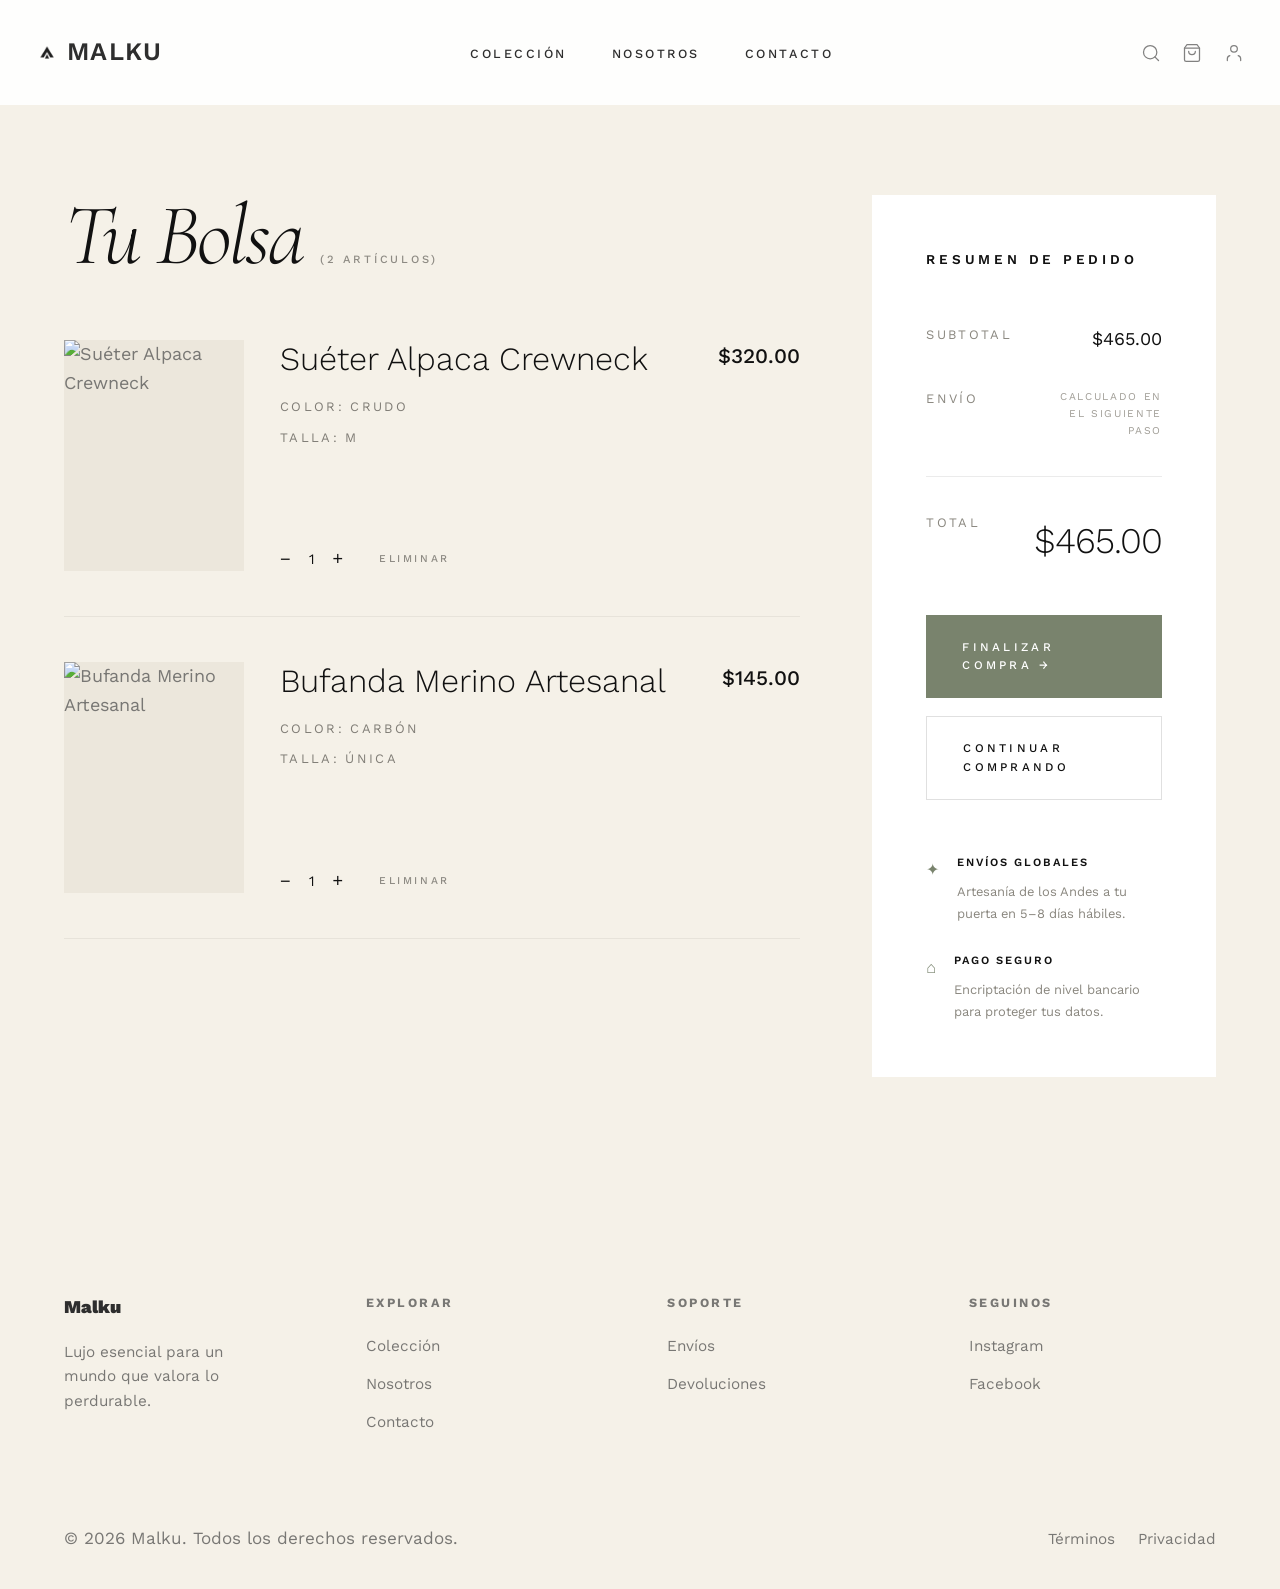
==== Ecommerce Niki/pages/carrito.html @ d21041a0 "carrito" ====
<!DOCTYPE html>
<html lang="es">

<head>
    <meta charset="UTF-8">
    <meta name="viewport" content="width=device-width, initial-scale=1.0">
    <title>Malku - Carrito</title>

    <!-- Fuente -->
    <link href="https://fonts.googleapis.com/css2?family=Work+Sans:wght@300;400;500;600&family=Cormorant+Garamond:ital,wght@0,400;1,400&display=swap" rel="stylesheet">

    <!-- CSS -->
    <link rel="stylesheet" href="../css/estilos.css">
    <link rel="stylesheet" href="../css/carrito.css">
</head>

<body>

    <!-- ================= CABECERA (header) ================= -->
    <header class="site-header">

        <nav class="header-container">

            <!-- Logo de la marca -->
            <a href="../index.html" class="logo">
                <img src="../imagenes/icon_malku.png" alt="Logo Malku">
                <span>MALKU</span>
            </a>

            <!-- Navegación principal para escritorio -->
            <nav>
                <ul>
                    <li><a href="coleccion.html">COLECCIÓN</a></li>
                    <li><a href="nosotros.html">NOSOTROS</a></li>
                    <li><a href="contacto.html">CONTACTO</a></li>
                </ul>
            </nav>

            <div class="icons">
                <span>🔍</span>
                <span>
                    <a href="carrito.html">🛒</a>
                </span>
                <span>
                    <a href="login.html">👤</a>
                </span>
            </div>

            <!-- Botón de menú para dispositivos móviles -->
            <button class="menu-toggle" aria-label="Abrir menú">☰</button>
            <div class="off-canvas-menu" id="off-canvas-menu">
                <button class="close-btn" aria-label="Cerrar menú">&times;</button>
                <nav>
                    <ul>
                        <li><a href="coleccion.html">COLECCIÓN</a></li>
                        <li><a href="nosotros.html">NOSOTROS</a></li>
                        <li><a href="contacto.html">CONTACTO</a></li>
                    </ul>
                </nav>
            </div>
        </nav>

    </header>

    <!-- ================= MAIN ================= -->
    <main id="carrito-page">

        <section class="carrito-section">

            <div class="contenedor carrito-grid">

                <!-- ================= PRODUCTOS ================= -->
                <div class="carrito-productos">

                    <!-- Título -->
                    <div class="carrito-titulo">

                        <h1>
                            Tu Bolsa
                        </h1>

                        <span>
                            (2 artículos)
                        </span>

                    </div>


                    <!-- ================= PRODUCTO 1 ================= -->
                    <article class="carrito-item">

                        <!-- Imagen -->
                        <div class="carrito-imagen">

                            <img src="../imagenes/producto-carrito-1.jpg"
                                alt="Suéter Alpaca Crewneck">

                        </div>


                        <!-- Info -->
                        <div class="carrito-info">

                            <div class="carrito-top">

                                <div>

                                    <h2>
                                        Suéter Alpaca Crewneck
                                    </h2>

                                    <p>
                                        Color: Crudo
                                    </p>

                                    <p>
                                        Talla: M
                                    </p>

                                </div>

                                <span class="carrito-precio">
                                    $320.00
                                </span>

                            </div>


                            <!-- Cantidad -->
                            <div class="carrito-cantidad">

                                <button>
                                    −
                                </button>

                                <span>
                                    1
                                </span>

                                <button>
                                    +
                                </button>

                                <a href="#">
                                    Eliminar
                                </a>

                            </div>

                        </div>

                    </article>


                    <!-- ================= PRODUCTO 2 ================= -->
                    <article class="carrito-item">

                        <!-- Imagen -->
                        <div class="carrito-imagen">

                            <img src="../imagenes/producto-carrito-2.jpg"
                                alt="Bufanda Merino Artesanal">

                        </div>


                        <!-- Info -->
                        <div class="carrito-info">

                            <div class="carrito-top">

                                <div>

                                    <h2>
                                        Bufanda Merino Artesanal
                                    </h2>

                                    <p>
                                        Color: Carbón
                                    </p>

                                    <p>
                                        Talla: Única
                                    </p>

                                </div>

                                <span class="carrito-precio">
                                    $145.00
                                </span>

                            </div>


                            <!-- Cantidad -->
                            <div class="carrito-cantidad">

                                <button>
                                    −
                                </button>

                                <span>
                                    1
                                </span>

                                <button>
                                    +
                                </button>

                                <a href="#">
                                    Eliminar
                                </a>

                            </div>

                        </div>

                    </article>

                </div>



                <!-- ================= RESUMEN ================= -->
                <aside class="resumen-compra">

                    <h3>
                        Resumen de pedido
                    </h3>


                    <!-- Subtotal -->
                    <div class="resumen-linea">

                        <span>
                            Subtotal
                        </span>

                        <p>
                            $465.00
                        </p>

                    </div>


                    <!-- Envío -->
                    <div class="resumen-linea">

                        <span>
                            Envío
                        </span>

                        <small>
                            Calculado en el siguiente paso
                        </small>

                    </div>


                    <!-- Total -->
                    <div class="resumen-total">

                        <span>
                            Total
                        </span>

                        <p>
                            $465.00
                        </p>

                    </div>


                    <!-- Botones -->
                    <div class="resumen-botones">

                        <a href="#" class="btn-checkout">
                            Finalizar compra →
                        </a>

                        <a href="coleccion.html" class="btn-outline">
                            Continuar comprando
                        </a>

                    </div>


                    <!-- Features -->
                    <div class="resumen-beneficios">

                        <div class="beneficio">

                            <span>
                                ✦
                            </span>

                            <div>

                                <h4>
                                    Envíos globales
                                </h4>

                                <p>
                                    Artesanía de los Andes a tu puerta
                                    en 5–8 días hábiles.
                                </p>

                            </div>

                        </div>


                        <div class="beneficio">

                            <span>
                                ⌂
                            </span>

                            <div>

                                <h4>
                                    Pago seguro
                                </h4>

                                <p>
                                    Encriptación de nivel bancario
                                    para proteger tus datos.
                                </p>

                            </div>

                        </div>

                    </div>

                </aside>

            </div>

        </section>

     </main>

     <!-- ================= PIE DE PÁGINA (footer) ================= -->
    <footer class="site-footer">
        <div class="contenedor footer-grid">

            <div class="footer-brand">
                <h4>Malku</h4>
                <p>Lujo esencial para un mundo que valora lo perdurable.</p>
            </div>

            <div>
                <h5>Explorar</h5>
                <ul>
                    <li><a href="coleccion.html">Colección</a></li>
                    <li><a href="nosotros.html">Nosotros</a></li>
                    <li><a href="contacto.html">Contacto</a></li>
                </ul>
            </div>

            <div>
                <h5>Soporte</h5>
                <ul>
                    <li><a href="internos/envios_devoluciones.html">Envíos</a></li>
                    <li><a href="internos/envios_devoluciones.html">Devoluciones</a></li>
                </ul>
            </div>

            <div>
                <h5>Seguinos</h5>
                <ul>
                    <li><a href="#">Instagram</a></li>
                    <li><a href="#">Facebook</a></li>
                </ul>
            </div>
        </div>

        <div class="footer-bottom contenedor">
            <p>© 2026 Malku. Todos los derechos reservados.</p>
            <div>
                <a href="#">Términos</a>
                <a href="#">Privacidad</a>
            </div>
        </div>

    </footer>

</body>

</html>
---- Ecommerce Niki/css/estilos.css ----
/* ============================= */
/* RESET & BASE */
/* ============================= */

* {
    margin: 0;
    padding: 0;
    box-sizing: border-box;
}

html {
    font-size: 18px;
}

body {
    font-family: 'Work Sans', sans-serif;
    background-color: #F5F1E8;
    color: #787774;
    line-height: 1.6;
}

.menu-toggle {
    display: none;
}

@media (max-width: 768px) {

    .menu-toggle {
        display: block;
        font-size: 1.5rem;
        background: none;
        border: none;
        cursor: pointer;
    }

}

/* Contenedor general */
.contenedor {
    width: 90%;
    max-width: 1200px;
    margin: 0 auto;
}

/* BASE */
.off-canvas-menu {
    display: none;
    position: fixed;
    top: 0;
    right: -100%;
    width: 280px;
    height: 100%;
    background: white;
    padding: 2rem;
    transition: right 0.4s ease;
}

/* MOBILE */
@media (max-width: 768px) {

    .off-canvas-menu {
        display: block;
    }

}

/* Desktop */
nav ul {
    display: flex;
}

/* Mobile */
@media (max-width: 768px) {
    nav ul {
        display: none;
    }
}

/* ============================= */
/* VARIABLES */
/* ============================= */

:root {
    --primary: #79836d;
    --secondary: #75786e;
    --tertiary: #927985;
    --neutral: #787774;

    --bone: #F5F1E8;
    --white: #ffffff;
}

/* ============================= */
/* TIPOGRAFÍA */
/* ============================= */

h1, h2, h3, h4 {
    font-weight: 300;
    color: #2e2e2e;
}

h1 {
    font-size: 4.5rem;
    letter-spacing: -1px;
}

h2 {
    font-size: 2.2rem;
}

h3 {
    font-size: 1.2rem;
}

p {
    font-size: 0.95rem;
    color: var(--neutral);
}

.subtitulo {
    font-size: 0.7rem;
    letter-spacing: 0.2em;
    text-transform: uppercase;
    color: var(--primary);
}

/* ============================= */
/* HEADER */
/* ============================= */

.site-header {
    position: sticky;
    top: 0;
    z-index: 100;
    
    background: rgba(255, 255, 255, 0.9);
    backdrop-filter: blur(6px);
}

/* Layout header */
.header-container {
    display: flex;
    justify-content: space-between;
    align-items: center;
    padding: 1.8rem 2rem;
}

/* Logo */
.logo {
    display: flex;
    align-items: center;
    gap: 0.5rem;
    text-decoration: none;
}

.logo img {
    height: 22px;
}

.logo span {
    font-size: 1.4rem;
    font-weight: 600;
    color: #2e2e2e;
    letter-spacing: 0.05em;
}

/* Navegación */
nav ul {
    list-style: none;
    display: flex;
    gap: 2.5rem;
    color: #F5F1E8;
}

nav a {
    text-decoration: none;
    font-size: 0.7rem;
    font-weight: 500;
    letter-spacing: 0.2em;
    text-transform: uppercase;
    color: #2e2e2e;
    transition: opacity 0.3s ease;
}

nav a:hover {
    opacity: 0.6;
}

/* Íconos */
.icons {
    display: flex;
    gap: 1.2rem;
    align-items: center;
    cursor: pointer;
}

.icons span {
    display: inline-block;
    width: 20px;
    height: 20px;
    font-size: 0; /* Oculta los emojis originales */
    color: transparent;
    opacity: 0.6;
    transition: opacity 0.3s ease, transform 0.3s ease;
}

.icons span a{
    display: inline-block;
    width: 20px;
    height: 20px;
    font-size: 0; /* Oculta los emojis originales */
    color: transparent;
    opacity: 0.6;
    transition: opacity 0.3s ease, transform 0.3s ease;
}

.icons span:hover {
    opacity: 1;
    transform: translateY(-2px);
}

/* Ícono de Buscar */
.icons span:nth-child(1) {
    background: url("data:image/svg+xml,%3Csvg xmlns='http://www.w3.org/2000/svg' viewBox='0 0 24 24' fill='none' stroke='%232e2e2e' stroke-width='1.5' stroke-linecap='round' stroke-linejoin='round'%3E%3Ccircle cx='11' cy='11' r='8'/%3E%3Cline x1='21' y1='21' x2='16.65' y2='16.65'/%3E%3C/svg%3E") no-repeat center;
    background-size: contain;
}

/* Ícono de Bolsa (Carrito) */
.icons span:nth-child(2) {
    background: url("data:image/svg+xml,%3Csvg xmlns='http://www.w3.org/2000/svg' viewBox='0 0 24 24' fill='none' stroke='%232e2e2e' stroke-width='1.5' stroke-linecap='round' stroke-linejoin='round'%3E%3Cpath d='M6 2L3 6v14a2 2 0 0 0 2 2h14a2 2 0 0 0 2-2V6l-3-4z'/%3E%3Cline x1='3' y1='6' x2='21' y2='6'/%3E%3Cpath d='M16 10a4 4 0 0 1-8 0'/%3E%3C/svg%3E") no-repeat center;
    background-size: contain;
}

/* ícono de Usuario */
.icons span:nth-child(3) {
    background: url("data:image/svg+xml,%3Csvg xmlns='http://www.w3.org/2000/svg' viewBox='0 0 24 24' fill='none' stroke='%232e2e2e' stroke-width='1.5' stroke-linecap='round' stroke-linejoin='round'%3E%3Cpath d='M20 21v-2a4 4 0 0 0-3-3.87'/%3E%3Cpath d='M4 21v-2a4 4 0 0 1 3-3.87'/%3E%3Ccircle cx='12' cy='7' r='4'/%3E%3C/svg%3E") no-repeat center;
    background-size: contain;
}

/* ============================= */
/* OFF CANVAS */
/* ============================= */

.off-canvas-menu {
    position: fixed;
    top: 0;
    right: -100%;
    width: 280px;
    height: 100%;
    background: white;
    padding: 2rem;
    transition: right 0.4s ease;
    z-index: 200;
}

.off-canvas-menu.active {
    right: 0;
}

.off-canvas-menu ul {
    display: flex;
    flex-direction: column;
    gap: 1.5rem;
}

.close-btn {
    background: none;
    border: none;
    font-size: 2rem;
    margin-bottom: 2rem;
    cursor: pointer;
}

/* ============================= */
/* FOOTER */
/* ============================= */

.site-footer {
    background-color: var(--bone);
    padding: 5rem 0 2rem 0;
}

/* Grid footer */
.footer-grid {
    display: grid;
    grid-template-columns: repeat(4, 1fr);
    gap: 3rem;
}

/* Títulos */
.site-footer h4 {
    font-size: 1rem;
    margin-bottom: 1rem;
    font-weight: 900;
}

.site-footer h5 {
    font-size: 0.7rem;
    letter-spacing: 0.2em;
    text-transform: uppercase;
    margin-bottom: 1rem;
    font-weight: bold;
}

/* Listas */
.site-footer ul {
    list-style: none;
}

.site-footer li {
    margin-bottom: 0.5rem;
}

.site-footer a {
    text-decoration: none;
    color: var(--neutral);
    font-size: 0.85rem;
    transition: opacity 0.3s;
}

.site-footer a:hover {
    opacity: 0.6;
}

/* Texto marca */
.footer-brand p {
    font-size: 0.85rem;
    max-width: 200px;
}

/* Footer bottom */
.footer-bottom {
    margin-top: 3rem;
    padding-top: 1.5rem;

    display: flex;
    justify-content: space-between;
    align-items: center;

    font-size: 0.75rem;
    color: var(--neutral);
}

/* Links legales */
.footer-bottom a {
    margin-left: 1rem;
    text-decoration: none;
    color: var(--neutral);
}

/* ============================= */
/* DETALLES SUTILES */
/* ============================= */

/* Hover elegante */
a, button {
    transition: all 0.3s ease;
}

/* Botones base (los vas a usar después) */
.btn {
    display: inline-block;
    padding: 0.8rem 2rem;
    border: 1px solid #2e2e2e;
    background: rgba(255,255,255,0.9);

    font-size: 0.7rem;
    letter-spacing: 0.2em;
    text-transform: uppercase;
    text-decoration: none;

    color: #2e2e2e;
}

.btn:hover {
    background: #79836D;
    color: white;
}over {
    background: #79836D;
    color: white;
}
---- Ecommerce Niki/css/carrito.css ----
/* ========================================= */
/* MALKU — CARRITO */
/* ========================================= */

#carrito-page {
    background: #F5F1E8;
    min-height: 100vh;
}

/* ========================================= */
/* SECTION */
/* ========================================= */
.carrito-section {
    padding: 5rem 0 7rem;
}

.carrito-grid {
    display: grid;
    grid-template-columns: 1.5fr 0.7fr;
    gap: 4rem;
    align-items: start;
}

/* ========================================= */
/* TÍTULO */
/* ========================================= */
.carrito-titulo {
    display: flex;
    align-items: baseline;
    gap: 1rem;
    margin-bottom: 3.5rem;
}

.carrito-titulo h1 {
    font-family: 'Cormorant Garamond', serif;
    font-style: italic;
    font-size: 4.8rem;
    font-weight: 300;
    line-height: 0.95;
    letter-spacing: -3px;
    color: #111;
}

.carrito-titulo span {
    font-size: 0.62rem;
    font-weight: 500;
    text-transform: uppercase;
    letter-spacing: 0.25em;
    color: #8d8a83;
}

/* ========================================= */
/* ITEMS */
/* ========================================= */
.carrito-item {
    display: grid;
    grid-template-columns: 180px 1fr;
    gap: 2rem;
    padding-bottom: 2.5rem;
    margin-bottom: 2.5rem;
    border-bottom: 1px solid rgba(0,0,0,0.06);
}

/* Imagen */
.carrito-imagen {
    background: #ece7dc;
    overflow: hidden;
}

.carrito-imagen img {
    width: 100%;
    height: 100%;
    aspect-ratio: 0.78;
    object-fit: cover;
    display: block;
    transition: transform 0.6s ease;
}

.carrito-item:hover .carrito-imagen img {
    transform: scale(1.03);
}

/* Info */
.carrito-info {
    display: flex;
    flex-direction: column;
    justify-content: space-between;
}

.carrito-top {
    display: flex;
    justify-content: space-between;
    align-items: flex-start;
    gap: 2rem;
}

.carrito-top h2 {
    font-size: 1.8rem;
    font-weight: 300;
    line-height: 1.2;
    margin-bottom: 1rem;
    color: #111;
}

.carrito-top p {
    font-size: 0.72rem;
    text-transform: uppercase;
    letter-spacing: 0.18em;
    color: #7f7c75;
    margin-bottom: 0.55rem;
}

.carrito-precio {
    font-size: 1.15rem;
    font-weight: 500;
    color: #111;
    white-space: nowrap;
}

/* ========================================= */
/* CANTIDAD */
/* ========================================= */
.carrito-cantidad {
    display: flex;
    align-items: center;
    gap: 1rem;
    margin-top: 2rem;
}

.carrito-cantidad button {
    background: transparent;
    border: none;
    font-size: 1rem;
    font-weight: 300;
    color: #111;
    cursor: pointer;
    transition: opacity 0.3s ease;
}

.carrito-cantidad button:hover {
    opacity: 0.5;
}

.carrito-cantidad span {
    font-size: 0.8rem;
    color: #111;
}

.carrito-cantidad a {
    margin-left: 1rem;
    font-size: 0.58rem;
    font-weight: 500;
    text-transform: uppercase;
    letter-spacing: 0.25em;
    color: #8d8a83;
    text-decoration: none;
    transition: color 0.3s ease;
}

.carrito-cantidad a:hover {
    color: #111;
}

/* ========================================= */
/* RESUMEN */
/* ========================================= */
.resumen-compra {
    background: #ffffff;
    padding: 3rem;
    position: sticky;
    top: 2rem;
}

.resumen-compra h3 {
    font-size: 0.75rem;
    font-weight: 600;
    text-transform: uppercase;
    letter-spacing: 0.28em;
    color: #111;
    margin-bottom: 3rem;
}

/* Líneas */
.resumen-linea,
.resumen-total {
    display: flex;
    justify-content: space-between;
    align-items: flex-start;
    gap: 1rem;
}

.resumen-linea {
    margin-bottom: 2rem;
}

.resumen-linea span,
.resumen-total span {
    font-size: 0.72rem;
    text-transform: uppercase;
    letter-spacing: 0.18em;
    color: #8a877f;
}

.resumen-linea p,
.resumen-total p {
    font-size: 1rem;
    color: #111;
}

.resumen-linea small {
    font-size: 0.58rem;
    text-transform: uppercase;
    letter-spacing: 0.16em;
    color: #a09d96;
    max-width: 120px;
    text-align: right;
    line-height: 1.6;
}

.resumen-total {
    border-top: 1px solid rgba(0,0,0,0.08);
    padding-top: 2rem;
    margin-top: 2rem;
    margin-bottom: 2.5rem;
}

.resumen-total p {
    font-size: 2rem;
    font-weight: 300;
    letter-spacing: -1px;
}

/* ========================================= */
/* BOTONES */
/* ========================================= */
.resumen-botones {
    display: flex;
    flex-direction: column;
    gap: 1rem;
    margin-bottom: 3rem;
}

.btn-checkout,
.btn-outline {
    display: flex;
    justify-content: center;
    align-items: center;
    padding: 1.25rem 2rem;
    text-decoration: none;
    font-size: 0.65rem;
    font-weight: 500;
    text-transform: uppercase;
    letter-spacing: 0.28em;
    transition: all 0.3s ease;
}

.btn-checkout {
    background: #79836d;
    color: white;
}

.btn-checkout:hover {
    background: #6c7561;
}

.btn-outline {
    border: 1px solid rgba(0,0,0,0.12);
    color: #111;
    background: transparent;
}

.btn-outline:hover {
    background: #111;
    color: white;
}

/* ========================================= */
/* BENEFICIOS */
/* ========================================= */
.resumen-beneficios {
    display: flex;
    flex-direction: column;
    gap: 1.5rem;
}

.beneficio {
    display: flex;
    align-items: flex-start;
    gap: 1rem;
}

.beneficio span {
    font-size: 0.9rem;
    color: #79836d;
    margin-top: 0.15rem;
}

.beneficio h4 {
    font-size: 0.62rem;
    font-weight: 600;
    text-transform: uppercase;
    letter-spacing: 0.18em;
    color: #111;
    margin-bottom: 0.5rem;
}

.beneficio p {
    font-size: 0.72rem;
    line-height: 1.7;
    color: #8a877f;
}

/* ========================================= */
/* RESPONSIVE */
/* ========================================= */
@media (max-width: 1100px) {
    .carrito-grid {
        grid-template-columns: 1fr;
    }

    .resumen-compra {
        position: relative;
        top: 0;
    }
}

@media (max-width: 768px) {
    .carrito-header h1 {
        font-size: 3.5rem;
    }

    .carrito-item {
        grid-template-columns: 1fr;
    }

    .carrito-imagen {
        max-width: 260px;
    }

    .carrito-top {
        flex-direction: column;
    }
}

@media (max-width: 600px) {
    .carrito-section {
        padding-top: 3rem;
    }

    .carrito-header {
        flex-direction: column;
        align-items: flex-start;
    }

    .carrito-header h1 {
        font-size: 2.8rem;
        letter-spacing: -2px;
    }

    .resumen-compra {
        padding: 2rem;
    }
}
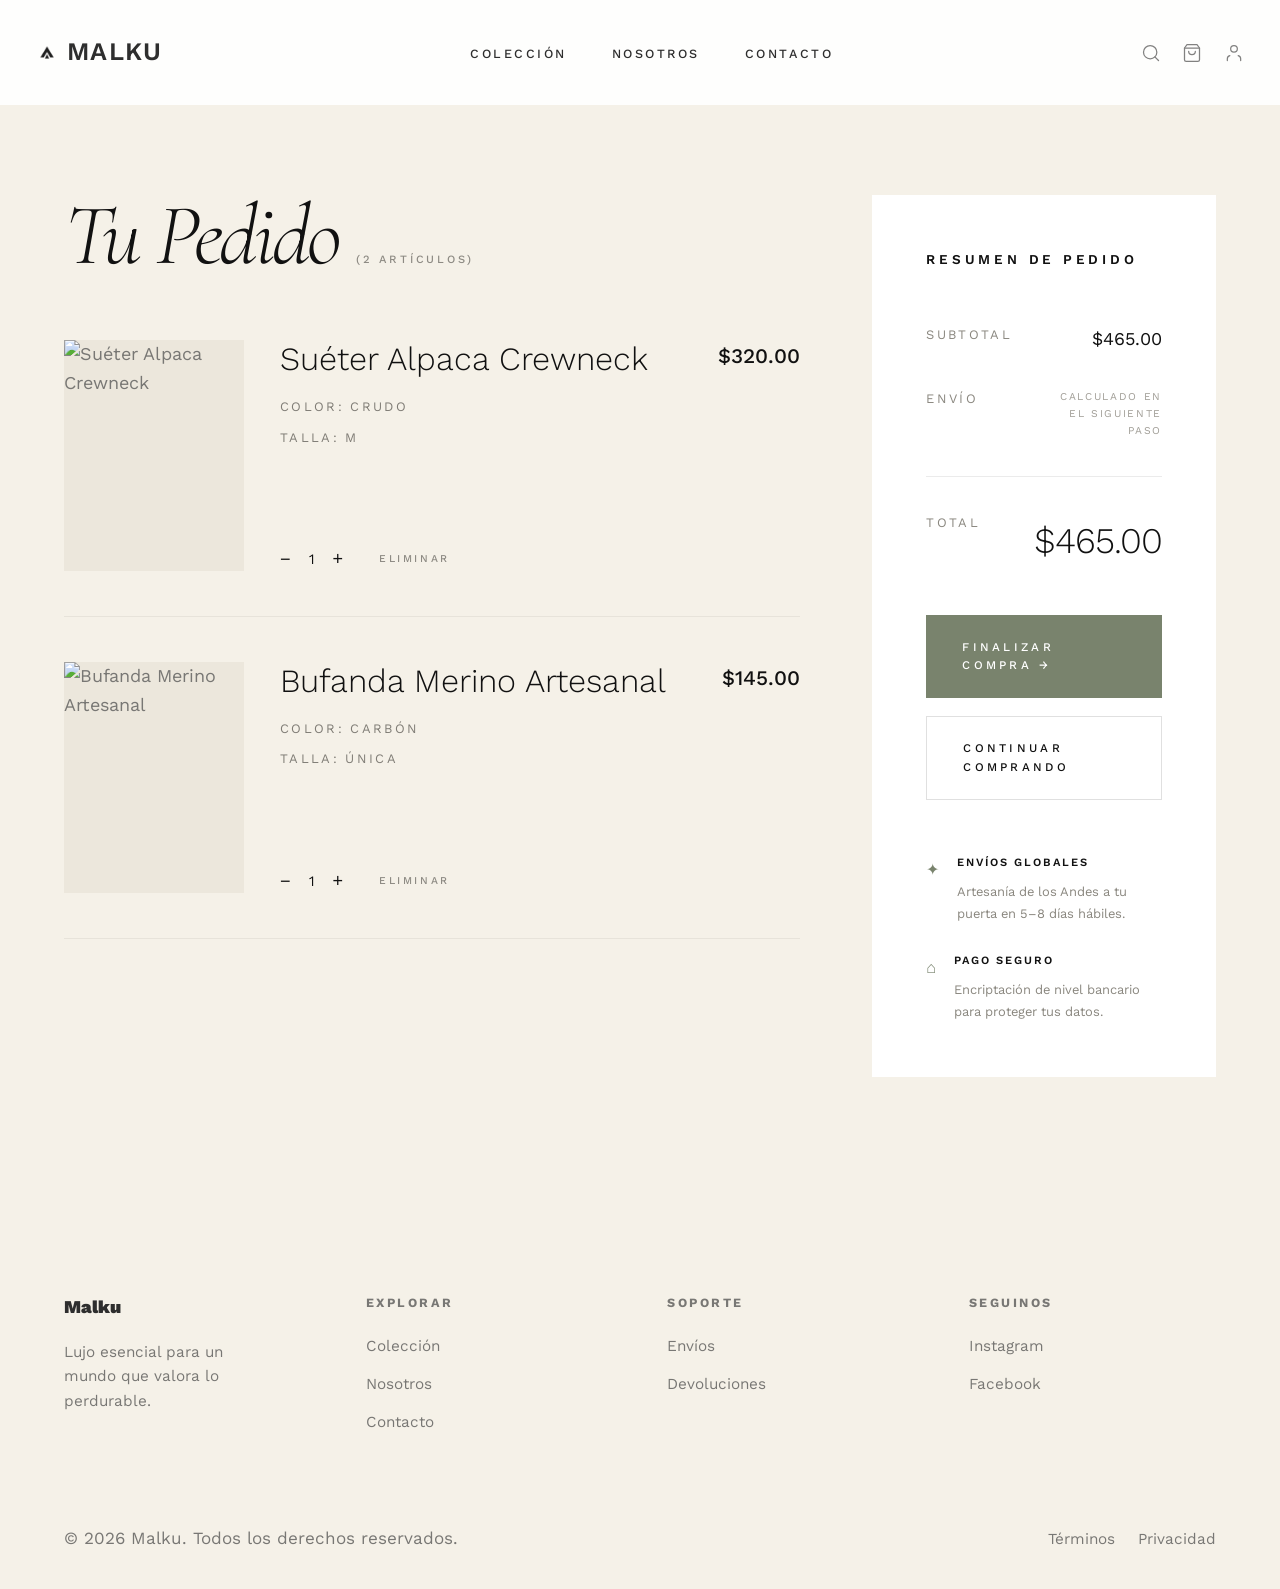
==== commit 2551b7ea: "login inicio archivo" ====
--- a/Ecommerce Niki/pages/carrito.html
+++ b/Ecommerce Niki/pages/carrito.html
@@ -42,7 +42,7 @@
                     <a href="carrito.html">🛒</a>
                 </span>
                 <span>
-                    <a href="login.html">👤</a>
+                    <a href="inicio_sesion/login.html">👤</a>
                 </span>
             </div>
 
@@ -76,7 +76,7 @@
                     <div class="carrito-titulo">
 
                         <h1>
-                            Tu Bolsa
+                            Tu Pedido
                         </h1>
 
                         <span>
@@ -341,7 +341,7 @@
 
      </main>
 
-     <!-- ================= PIE DE PÁGINA (footer) ================= -->
+    <!-- ================= PIE DE PÁGINA (footer) ================= -->
     <footer class="site-footer">
         <div class="contenedor footer-grid">
 
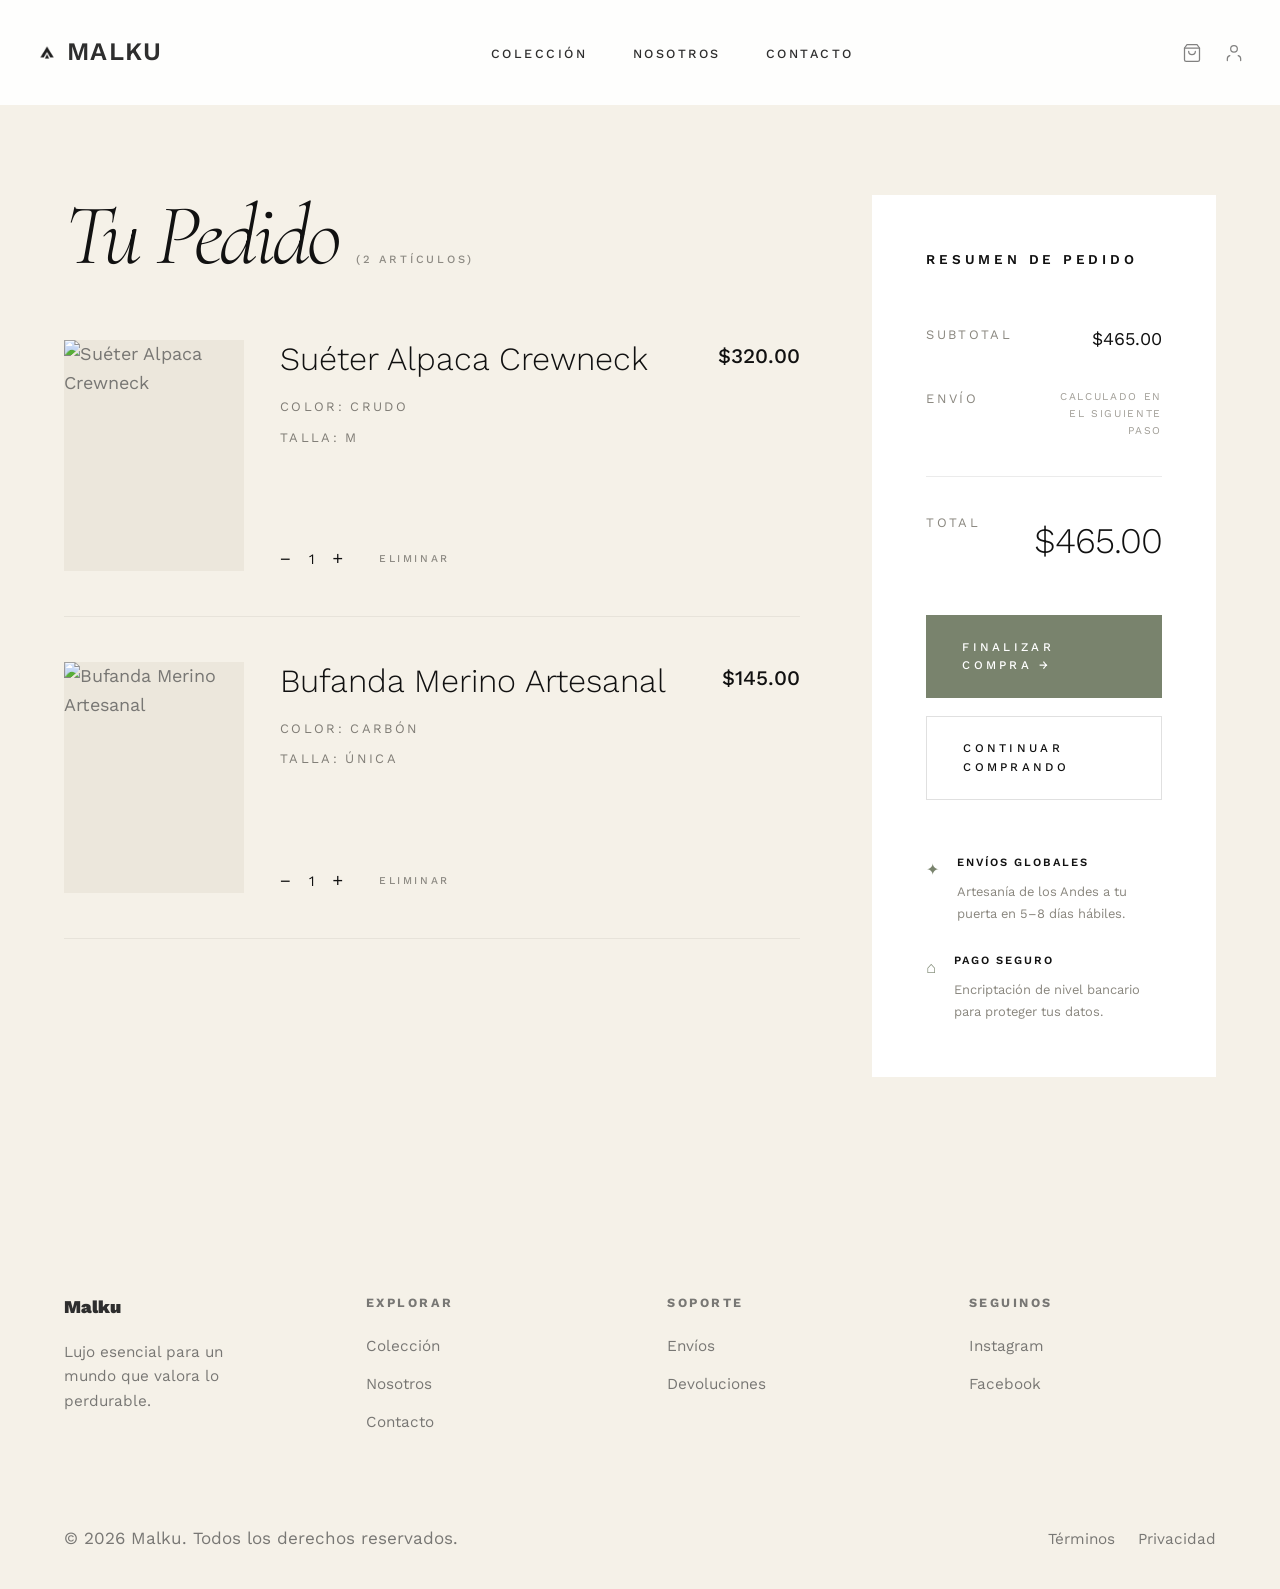
==== commit 1473527c: "buscador coleccion" ====
--- a/Ecommerce Niki/pages/carrito.html
+++ b/Ecommerce Niki/pages/carrito.html
@@ -37,7 +37,6 @@
             </nav>
 
             <div class="icons">
-                <span>🔍</span>
                 <span>
                     <a href="carrito.html">🛒</a>
                 </span>
@@ -151,7 +150,6 @@
 
                     </article>
 
-
                     <!-- ================= PRODUCTO 2 ================= -->
                     <article class="carrito-item">
 
--- a/Ecommerce Niki/css/estilos.css
+++ b/Ecommerce Niki/css/estilos.css
@@ -24,7 +24,6 @@
 }
 
 @media (max-width: 768px) {
-
     .menu-toggle {
         display: block;
         font-size: 1.5rem;
@@ -32,7 +31,6 @@
         border: none;
         cursor: pointer;
     }
-
 }
 
 /* Contenedor general */
@@ -57,11 +55,9 @@
 
 /* MOBILE */
 @media (max-width: 768px) {
-
     .off-canvas-menu {
         display: block;
     }
-
 }
 
 /* Desktop */
@@ -85,7 +81,6 @@
     --secondary: #75786e;
     --tertiary: #927985;
     --neutral: #787774;
-
     --bone: #F5F1E8;
     --white: #ffffff;
 }
@@ -132,7 +127,6 @@
     position: sticky;
     top: 0;
     z-index: 100;
-    
     background: rgba(255, 255, 255, 0.9);
     backdrop-filter: blur(6px);
 }
@@ -219,20 +213,14 @@
     transform: translateY(-2px);
 }
 
-/* Ícono de Buscar */
+/* Ícono de Bolsa (Carrito) */
 .icons span:nth-child(1) {
-    background: url("data:image/svg+xml,%3Csvg xmlns='http://www.w3.org/2000/svg' viewBox='0 0 24 24' fill='none' stroke='%232e2e2e' stroke-width='1.5' stroke-linecap='round' stroke-linejoin='round'%3E%3Ccircle cx='11' cy='11' r='8'/%3E%3Cline x1='21' y1='21' x2='16.65' y2='16.65'/%3E%3C/svg%3E") no-repeat center;
-    background-size: contain;
-}
-
-/* Ícono de Bolsa (Carrito) */
-.icons span:nth-child(2) {
     background: url("data:image/svg+xml,%3Csvg xmlns='http://www.w3.org/2000/svg' viewBox='0 0 24 24' fill='none' stroke='%232e2e2e' stroke-width='1.5' stroke-linecap='round' stroke-linejoin='round'%3E%3Cpath d='M6 2L3 6v14a2 2 0 0 0 2 2h14a2 2 0 0 0 2-2V6l-3-4z'/%3E%3Cline x1='3' y1='6' x2='21' y2='6'/%3E%3Cpath d='M16 10a4 4 0 0 1-8 0'/%3E%3C/svg%3E") no-repeat center;
     background-size: contain;
 }
 
 /* ícono de Usuario */
-.icons span:nth-child(3) {
+.icons span:nth-child(2) {
     background: url("data:image/svg+xml,%3Csvg xmlns='http://www.w3.org/2000/svg' viewBox='0 0 24 24' fill='none' stroke='%232e2e2e' stroke-width='1.5' stroke-linecap='round' stroke-linejoin='round'%3E%3Cpath d='M20 21v-2a4 4 0 0 0-3-3.87'/%3E%3Cpath d='M4 21v-2a4 4 0 0 1 3-3.87'/%3E%3Ccircle cx='12' cy='7' r='4'/%3E%3C/svg%3E") no-repeat center;
     background-size: contain;
 }
